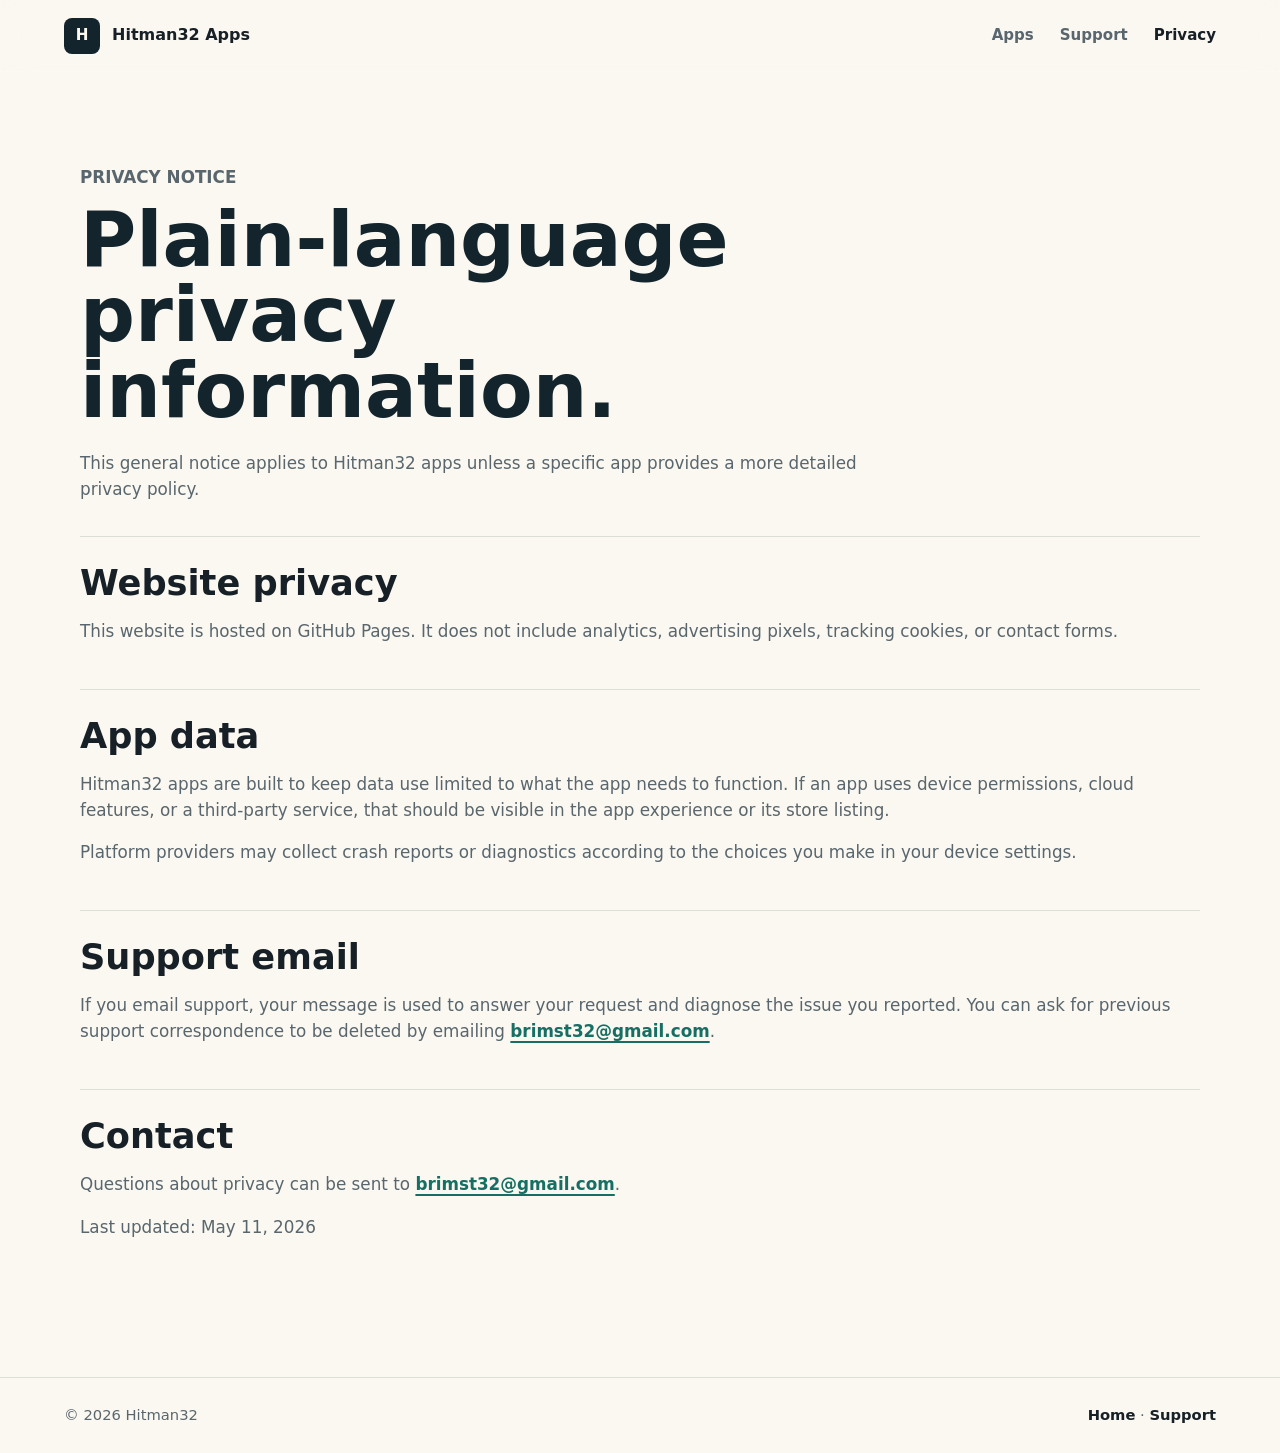
==== privacy.html @ e4d6d7d5 "Refresh GitHub Pages site" ====
<!doctype html>
<html lang="en">
  <head>
    <meta charset="utf-8">
    <meta name="viewport" content="width=device-width, initial-scale=1">
    <title>Privacy | Hitman32 Apps</title>
    <meta
      name="description"
      content="General privacy notice for apps published by Hitman32."
    >
    <link rel="stylesheet" href="styles.css">
  </head>
  <body>
    <header class="site-header">
      <a class="brand" href="index.html" aria-label="Hitman32 Apps home">
        <span class="brand-mark" aria-hidden="true">H</span>
        <span>Hitman32 Apps</span>
      </a>
      <nav class="site-nav" aria-label="Primary navigation">
        <a href="index.html#apps">Apps</a>
        <a href="support.html">Support</a>
        <a href="privacy.html" aria-current="page">Privacy</a>
      </nav>
    </header>

    <main class="page-shell">
      <section class="page-hero">
        <p class="eyebrow">Privacy notice</p>
        <h1>Plain-language privacy information.</h1>
        <p>
          This general notice applies to Hitman32 apps unless a specific app
          provides a more detailed privacy policy.
        </p>
      </section>

      <section class="content-panel">
        <h2>Website privacy</h2>
        <p>
          This website is hosted on GitHub Pages. It does not include analytics,
          advertising pixels, tracking cookies, or contact forms.
        </p>
      </section>

      <section class="content-panel">
        <h2>App data</h2>
        <p>
          Hitman32 apps are built to keep data use limited to what the app needs
          to function. If an app uses device permissions, cloud features, or a
          third-party service, that should be visible in the app experience or its
          store listing.
        </p>
        <p>
          Platform providers may collect crash reports or diagnostics according
          to the choices you make in your device settings.
        </p>
      </section>

      <section class="content-panel">
        <h2>Support email</h2>
        <p>
          If you email support, your message is used to answer your request and
          diagnose the issue you reported. You can ask for previous support
          correspondence to be deleted by emailing
          <a href="mailto:brimst32@gmail.com">brimst32@gmail.com</a>.
        </p>
      </section>

      <section class="content-panel">
        <h2>Contact</h2>
        <p>
          Questions about privacy can be sent to
          <a href="mailto:brimst32@gmail.com">brimst32@gmail.com</a>.
        </p>
        <p class="muted">Last updated: May 11, 2026</p>
      </section>
    </main>

    <footer class="site-footer">
      <span>© 2026 Hitman32</span>
      <span><a href="index.html">Home</a> · <a href="support.html">Support</a></span>
    </footer>
  </body>
</html>
---- styles.css ----
:root {
  color-scheme: light;
  --ink: #172027;
  --muted: #59666d;
  --paper: #faf8f1;
  --surface: #ffffff;
  --line: rgba(23, 32, 39, 0.12);
  --teal: #2f9786;
  --coral: #e65745;
  --amber: #f0b34c;
  --deep: #13242c;
  --shadow: 0 22px 60px rgba(23, 32, 39, 0.14);
}

* {
  box-sizing: border-box;
}

html {
  scroll-behavior: smooth;
}

body {
  margin: 0;
  background: var(--paper);
  color: var(--ink);
  font-family:
    Inter, ui-sans-serif, system-ui, -apple-system, BlinkMacSystemFont, "Segoe UI",
    sans-serif;
  line-height: 1.55;
}

a {
  color: inherit;
}

.site-header {
  position: sticky;
  top: 0;
  z-index: 10;
  display: flex;
  align-items: center;
  justify-content: space-between;
  min-height: 72px;
  padding: 14px clamp(20px, 5vw, 72px);
  border-bottom: 1px solid rgba(255, 255, 255, 0.18);
  background: rgba(250, 248, 241, 0.88);
  backdrop-filter: blur(18px);
}

.brand,
.site-nav,
.hero-actions,
.site-footer {
  display: flex;
  align-items: center;
}

.brand {
  gap: 12px;
  font-weight: 800;
  text-decoration: none;
}

.brand-mark {
  display: grid;
  width: 36px;
  height: 36px;
  place-items: center;
  border-radius: 8px;
  background: var(--deep);
  color: #fffaf0;
  font-size: 0.95rem;
  line-height: 1;
}

.site-nav {
  gap: clamp(12px, 3vw, 26px);
  font-size: 0.94rem;
}

.site-nav a {
  color: var(--muted);
  font-weight: 700;
  text-decoration: none;
}

.site-nav a:hover,
.site-nav a[aria-current="page"] {
  color: var(--ink);
}

.hero {
  display: grid;
  min-height: min(720px, calc(100svh - 110px));
  align-items: center;
  padding: clamp(72px, 10vw, 132px) clamp(20px, 5vw, 72px);
  background:
    linear-gradient(90deg, rgba(19, 36, 44, 0.94), rgba(19, 36, 44, 0.62) 48%, rgba(19, 36, 44, 0.12)),
    url("assets/site-visual.png") center / cover no-repeat;
  color: #fffaf0;
}

.hero-content {
  max-width: 700px;
}

.eyebrow {
  margin: 0 0 12px;
  color: var(--teal);
  font-size: 0.78rem;
  font-weight: 900;
  letter-spacing: 0;
  text-transform: uppercase;
}

.hero .eyebrow {
  color: #ffd281;
}

h1,
h2,
h3,
p {
  margin-top: 0;
}

h1 {
  max-width: 760px;
  margin-bottom: 22px;
  font-size: clamp(2.55rem, 7vw, 5.8rem);
  line-height: 0.98;
  letter-spacing: 0;
}

h2 {
  margin-bottom: 16px;
  font-size: clamp(2rem, 4vw, 3.3rem);
  line-height: 1.05;
  letter-spacing: 0;
}

h3 {
  margin-bottom: 10px;
  font-size: 1.12rem;
  line-height: 1.2;
}

.hero-copy {
  max-width: 590px;
  color: rgba(255, 250, 240, 0.84);
  font-size: clamp(1.05rem, 2vw, 1.3rem);
}

.hero-actions {
  flex-wrap: wrap;
  gap: 12px;
  margin-top: 34px;
}

.button {
  min-height: 48px;
  padding: 13px 18px;
  border-radius: 8px;
  font-weight: 850;
  text-decoration: none;
}

.button-primary {
  background: var(--amber);
  color: #1f2020;
}

.button-secondary {
  border: 1px solid rgba(255, 255, 255, 0.32);
  color: #fffaf0;
}

.section,
.page-shell {
  width: min(1120px, calc(100% - 40px));
  margin: 0 auto;
}

.section {
  padding: clamp(62px, 9vw, 108px) 0;
}

.section-heading {
  max-width: 700px;
  margin-bottom: 34px;
}

.card-grid {
  display: grid;
  grid-template-columns: repeat(3, minmax(0, 1fr));
  gap: 18px;
}

.info-card {
  min-height: 100%;
  padding: 26px;
  border: 1px solid var(--line);
  border-radius: 8px;
  background: var(--surface);
  box-shadow: var(--shadow);
}

.info-card p {
  color: var(--muted);
}

.info-card a,
.content-panel a,
.contact-section a {
  color: #176f64;
  font-weight: 800;
  text-decoration-thickness: 2px;
  text-underline-offset: 4px;
}

.card-icon {
  display: block;
  width: 42px;
  height: 42px;
  margin-bottom: 22px;
  border-radius: 8px;
  background: var(--teal);
  box-shadow: inset 0 0 0 10px rgba(255, 255, 255, 0.24);
}

.support-icon {
  background: var(--coral);
}

.privacy-icon {
  background: var(--teal);
}

.updates-icon {
  background: var(--amber);
}

.band {
  background: var(--deep);
  color: #fffaf0;
}

.band-content {
  display: grid;
  width: min(1120px, calc(100% - 40px));
  margin: 0 auto;
  grid-template-columns: minmax(0, 0.85fr) minmax(260px, 0.75fr);
  gap: 42px;
  padding: clamp(52px, 8vw, 88px) 0;
}

.band p {
  color: rgba(255, 250, 240, 0.78);
  font-size: 1.08rem;
}

.contact-section {
  display: grid;
  grid-template-columns: minmax(0, 720px);
}

.page-shell {
  padding: clamp(54px, 8vw, 92px) 0;
}

.page-hero {
  max-width: 820px;
  margin-bottom: 34px;
}

.page-hero h1 {
  color: var(--deep);
  font-size: clamp(2.4rem, 6vw, 5rem);
}

.page-hero p,
.content-panel p,
.plain-list {
  color: var(--muted);
  font-size: 1.05rem;
}

.content-panel {
  padding: 28px 0;
  border-top: 1px solid var(--line);
}

.content-panel h2 {
  font-size: clamp(1.5rem, 3vw, 2.2rem);
}

.plain-list {
  margin: 0;
  padding-left: 1.2rem;
}

.plain-list li + li {
  margin-top: 10px;
}

.muted {
  color: var(--muted);
}

.site-footer {
  justify-content: space-between;
  gap: 20px;
  padding: 26px clamp(20px, 5vw, 72px);
  border-top: 1px solid var(--line);
  color: var(--muted);
  font-size: 0.92rem;
}

.site-footer a {
  color: var(--ink);
  font-weight: 750;
  text-decoration: none;
}

@media (max-width: 820px) {
  .site-header,
  .site-footer {
    align-items: flex-start;
    flex-direction: column;
  }

  .site-nav {
    width: 100%;
    justify-content: space-between;
  }

  .hero {
    min-height: min(680px, calc(100svh - 138px));
    background:
      linear-gradient(180deg, rgba(19, 36, 44, 0.96), rgba(19, 36, 44, 0.62)),
      url("assets/site-visual.png") center / cover no-repeat;
  }

  .card-grid,
  .band-content {
    grid-template-columns: 1fr;
  }
}

@media (max-width: 520px) {
  .brand {
    font-size: 0.98rem;
  }

  .site-nav {
    gap: 10px;
    font-size: 0.88rem;
  }

  .hero {
    padding-top: 58px;
    padding-bottom: 70px;
  }

  .hero-actions {
    align-items: stretch;
    flex-direction: column;
  }

  .button {
    width: 100%;
    text-align: center;
  }
}
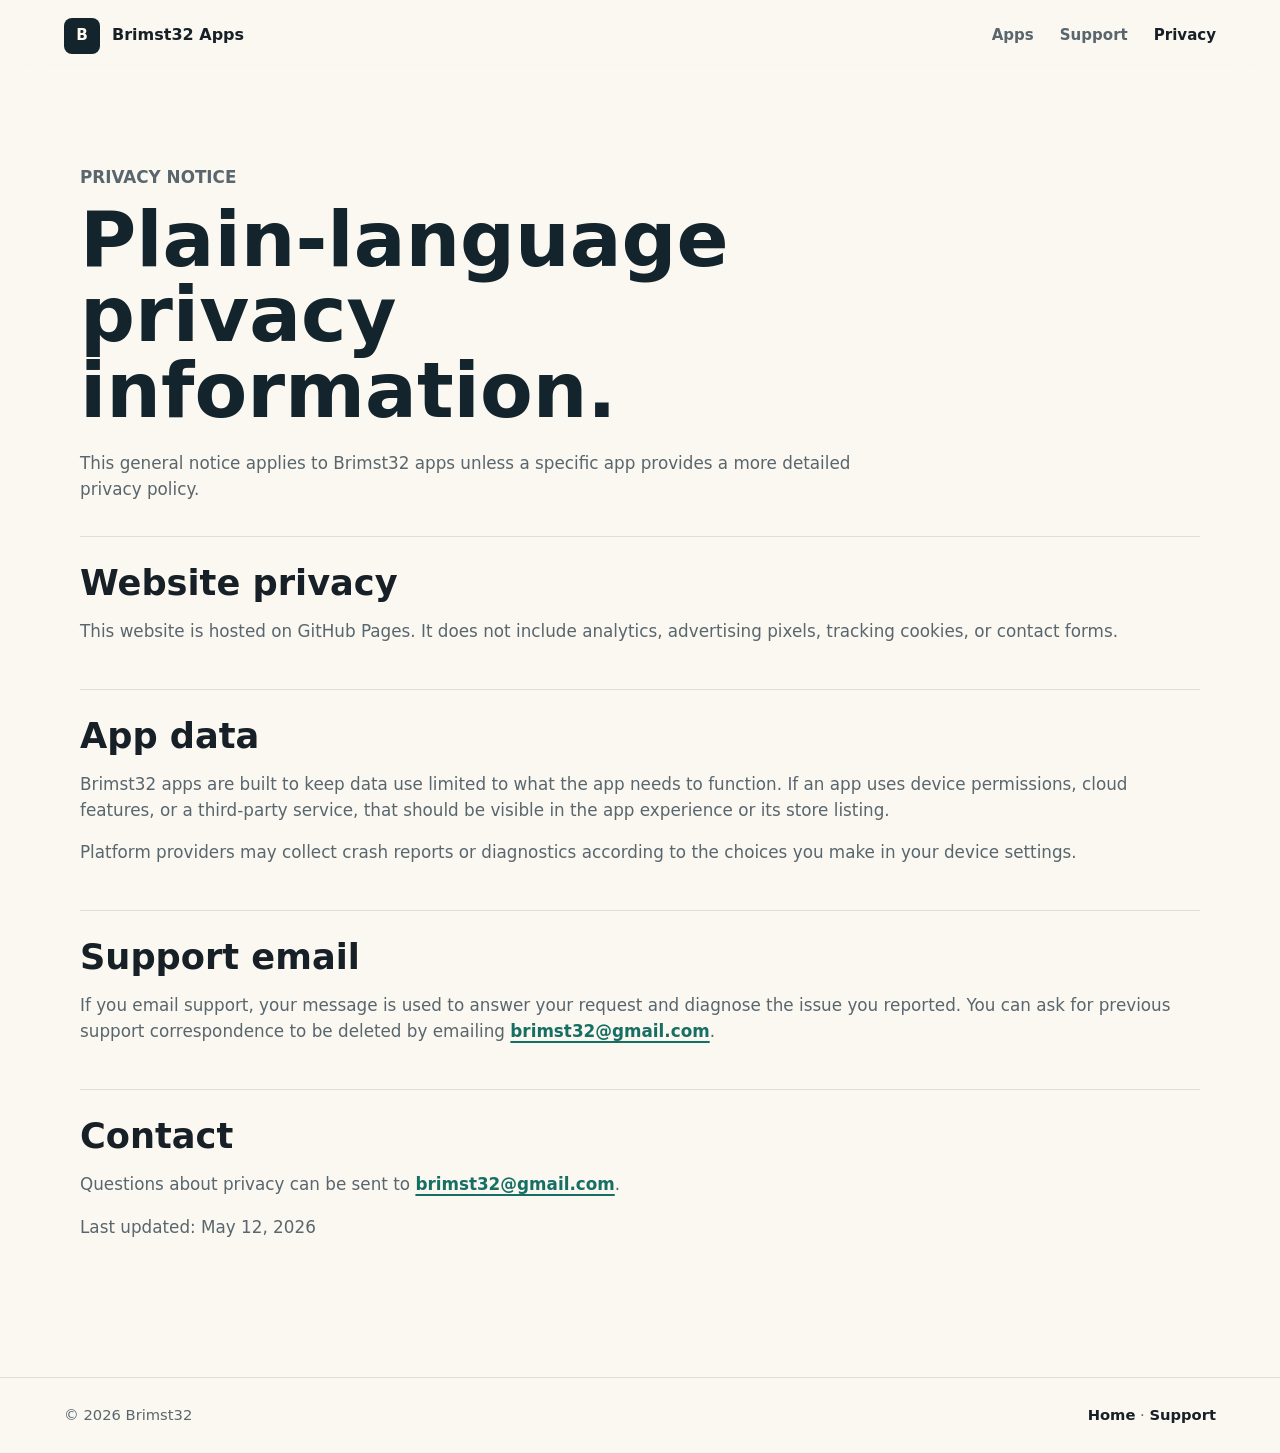
==== commit 7323eb00: "Use Brimst32 branding" ====
--- a/privacy.html
+++ b/privacy.html
@@ -3,18 +3,18 @@
   <head>
     <meta charset="utf-8">
     <meta name="viewport" content="width=device-width, initial-scale=1">
-    <title>Privacy | Hitman32 Apps</title>
+    <title>Privacy | Brimst32 Apps</title>
     <meta
       name="description"
-      content="General privacy notice for apps published by Hitman32."
+      content="General privacy notice for apps published by Brimst32."
     >
     <link rel="stylesheet" href="styles.css">
   </head>
   <body>
     <header class="site-header">
-      <a class="brand" href="index.html" aria-label="Hitman32 Apps home">
-        <span class="brand-mark" aria-hidden="true">H</span>
-        <span>Hitman32 Apps</span>
+      <a class="brand" href="index.html" aria-label="Brimst32 Apps home">
+        <span class="brand-mark" aria-hidden="true">B</span>
+        <span>Brimst32 Apps</span>
       </a>
       <nav class="site-nav" aria-label="Primary navigation">
         <a href="index.html#apps">Apps</a>
@@ -28,7 +28,7 @@
         <p class="eyebrow">Privacy notice</p>
         <h1>Plain-language privacy information.</h1>
         <p>
-          This general notice applies to Hitman32 apps unless a specific app
+          This general notice applies to Brimst32 apps unless a specific app
           provides a more detailed privacy policy.
         </p>
       </section>
@@ -44,7 +44,7 @@
       <section class="content-panel">
         <h2>App data</h2>
         <p>
-          Hitman32 apps are built to keep data use limited to what the app needs
+          Brimst32 apps are built to keep data use limited to what the app needs
           to function. If an app uses device permissions, cloud features, or a
           third-party service, that should be visible in the app experience or its
           store listing.
@@ -71,12 +71,12 @@
           Questions about privacy can be sent to
           <a href="mailto:brimst32@gmail.com">brimst32@gmail.com</a>.
         </p>
-        <p class="muted">Last updated: May 11, 2026</p>
+        <p class="muted">Last updated: May 12, 2026</p>
       </section>
     </main>
 
     <footer class="site-footer">
-      <span>© 2026 Hitman32</span>
+      <span>© 2026 Brimst32</span>
       <span><a href="index.html">Home</a> · <a href="support.html">Support</a></span>
     </footer>
   </body>
--- a/styles.css
+++ b/styles.css
@@ -94,15 +94,42 @@
   display: grid;
   min-height: min(720px, calc(100svh - 110px));
   align-items: center;
-  padding: clamp(72px, 10vw, 132px) clamp(20px, 5vw, 72px);
+  padding: clamp(58px, 8vw, 112px) clamp(20px, 5vw, 72px);
   background:
-    linear-gradient(90deg, rgba(19, 36, 44, 0.94), rgba(19, 36, 44, 0.62) 48%, rgba(19, 36, 44, 0.12)),
-    url("assets/site-visual.png") center / cover no-repeat;
+    linear-gradient(90deg, rgba(19, 36, 44, 0.92), rgba(19, 36, 44, 0.58) 46%, rgba(19, 36, 44, 0.2)),
+    url("assets/coast-background.jpg") center / cover no-repeat;
   color: #fffaf0;
+}
+
+.hero-inner {
+  display: grid;
+  width: min(1280px, 100%);
+  margin: 0 auto;
+  grid-template-columns: minmax(320px, 0.86fr) minmax(420px, 1fr);
+  align-items: center;
+  gap: clamp(34px, 6vw, 88px);
 }
 
 .hero-content {
   max-width: 700px;
+}
+
+.hero-apps {
+  display: grid;
+  width: min(100%, 650px);
+  grid-template-columns: repeat(2, minmax(0, 1fr));
+  align-items: start;
+  justify-items: center;
+  gap: clamp(18px, 3vw, 34px);
+  min-width: 0;
+}
+
+.hero-app-column {
+  display: grid;
+  justify-items: center;
+  align-content: start;
+  width: min(100%, 260px);
+  gap: 18px;
 }
 
 .eyebrow {
@@ -191,73 +218,115 @@
   margin-bottom: 34px;
 }
 
-.card-grid {
-  display: grid;
-  grid-template-columns: repeat(3, minmax(0, 1fr));
-  gap: 18px;
-}
-
-.info-card {
-  min-height: 100%;
-  padding: 26px;
-  border: 1px solid var(--line);
+.section-heading p:not(.eyebrow) {
+  color: var(--muted);
+  font-size: 1.08rem;
+}
+
+.phone-frame {
+  position: relative;
+  width: min(100%, 248px);
+  aspect-ratio: 9 / 19.2;
+  justify-self: center;
+  padding: 10px;
+  border: 9px solid #11191f;
+  border-radius: 36px;
+  background: #11191f;
+  box-shadow: 0 28px 60px rgba(17, 25, 31, 0.34);
+}
+
+.phone-frame::before {
+  position: absolute;
+  top: 12px;
+  left: 50%;
+  width: 74px;
+  height: 18px;
+  border-radius: 0 0 14px 14px;
+  background: #11191f;
+  content: "";
+  transform: translateX(-50%);
+  z-index: 2;
+}
+
+.phone-frame img {
+  display: block;
+  width: 100%;
+  height: 100%;
+  border-radius: 25px;
+  object-fit: cover;
+  object-position: top center;
+}
+
+.hero-phone {
+  width: clamp(178px, 18vw, 236px);
+  padding: 8px;
+  border-width: 8px;
+  border-radius: 30px;
+}
+
+.hero-phone::before {
+  top: 10px;
+  width: 62px;
+  height: 15px;
+}
+
+.hero-phone img {
+  border-radius: 21px;
+}
+
+.download-set {
+  min-width: 0;
+  width: 100%;
+  text-align: center;
+}
+
+.download-set span {
+  display: block;
+  margin-bottom: 9px;
+  color: rgba(255, 250, 240, 0.84);
+  font-size: 0.82rem;
+  font-weight: 850;
+}
+
+.store-badges {
+  display: flex;
+  flex-wrap: wrap;
+  gap: 12px;
+  margin-top: 28px;
+}
+
+.store-badges a {
+  display: block;
+  width: 154px;
+  height: 46px;
   border-radius: 8px;
-  background: var(--surface);
-  box-shadow: var(--shadow);
-}
-
-.info-card p {
-  color: var(--muted);
-}
-
-.info-card a,
+  transition: transform 160ms ease;
+}
+
+.store-badges a:hover {
+  transform: translateY(-2px);
+}
+
+.store-badges img {
+  display: block;
+  width: 100%;
+  height: 100%;
+  object-fit: contain;
+}
+
+.store-badges.compact-badges {
+  margin-top: 0;
+  flex-direction: column;
+  align-items: center;
+  justify-content: center;
+}
+
 .content-panel a,
 .contact-section a {
   color: #176f64;
   font-weight: 800;
   text-decoration-thickness: 2px;
   text-underline-offset: 4px;
-}
-
-.card-icon {
-  display: block;
-  width: 42px;
-  height: 42px;
-  margin-bottom: 22px;
-  border-radius: 8px;
-  background: var(--teal);
-  box-shadow: inset 0 0 0 10px rgba(255, 255, 255, 0.24);
-}
-
-.support-icon {
-  background: var(--coral);
-}
-
-.privacy-icon {
-  background: var(--teal);
-}
-
-.updates-icon {
-  background: var(--amber);
-}
-
-.band {
-  background: var(--deep);
-  color: #fffaf0;
-}
-
-.band-content {
-  display: grid;
-  width: min(1120px, calc(100% - 40px));
-  margin: 0 auto;
-  grid-template-columns: minmax(0, 0.85fr) minmax(260px, 0.75fr);
-  gap: 42px;
-  padding: clamp(52px, 8vw, 88px) 0;
-}
-
-.band p {
-  color: rgba(255, 250, 240, 0.78);
-  font-size: 1.08rem;
 }
 
 .contact-section {
@@ -338,14 +407,19 @@
   .hero {
     min-height: min(680px, calc(100svh - 138px));
     background:
-      linear-gradient(180deg, rgba(19, 36, 44, 0.96), rgba(19, 36, 44, 0.62)),
-      url("assets/site-visual.png") center / cover no-repeat;
-  }
-
-  .card-grid,
-  .band-content {
+      linear-gradient(180deg, rgba(19, 36, 44, 0.92), rgba(19, 36, 44, 0.62)),
+      url("assets/coast-background.jpg") center / cover no-repeat;
+  }
+
+  .hero-inner {
     grid-template-columns: 1fr;
   }
+
+  .hero-apps {
+    width: min(100%, 560px);
+    justify-items: center;
+  }
+
 }
 
 @media (max-width: 520px) {
@@ -363,6 +437,32 @@
     padding-bottom: 70px;
   }
 
+  .hero-apps {
+    gap: 12px;
+  }
+
+  .hero-app-column {
+    width: 100%;
+    gap: 12px;
+  }
+
+  .hero-phone {
+    width: min(42vw, 174px);
+    padding: 6px;
+    border-width: 6px;
+    border-radius: 24px;
+  }
+
+  .hero-phone::before {
+    top: 8px;
+    width: 48px;
+    height: 12px;
+  }
+
+  .hero-phone img {
+    border-radius: 17px;
+  }
+
   .hero-actions {
     align-items: stretch;
     flex-direction: column;
@@ -372,4 +472,9 @@
     width: 100%;
     text-align: center;
   }
-}
+
+  .store-badges a {
+    width: 148px;
+    height: 44px;
+  }
+}
